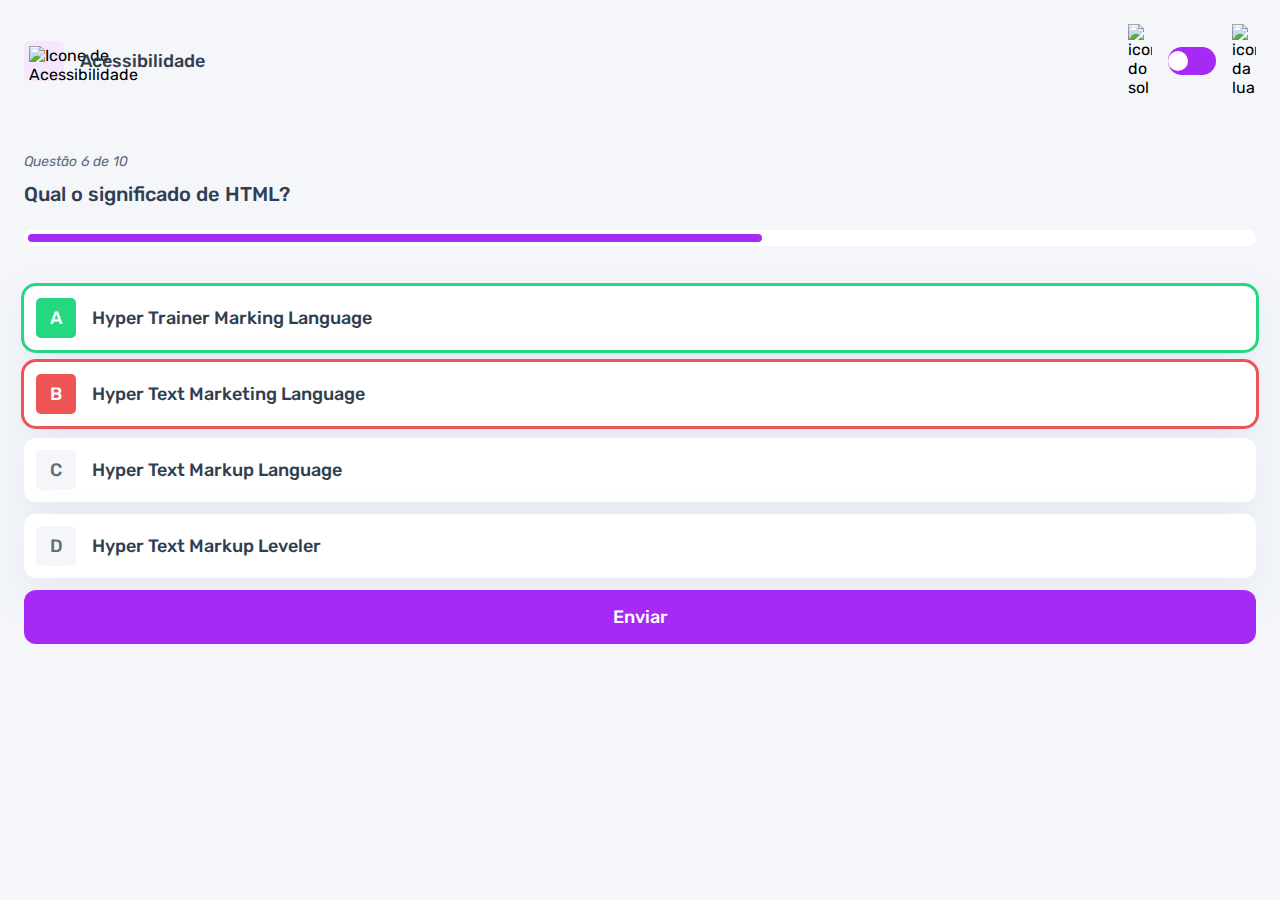
==== pages/quiz/quiz.html @ e915d45b "adicionado o efeito para alternativas corretas e erradas" ====
<!DOCTYPE html>
<html lang="pt-BR">
<head>
    <meta charset="UTF-8">
    <meta name="viewport" content="width=device-width, initial-scale=1.0">
    <link rel="preconnect" href="https://fonts.googleapis.com">
    <link rel="preconnect" href="https://fonts.gstatic.com" crossorigin>
    <link href="https://fonts.googleapis.com/css2?family=Rubik:ital,wght@0,300..900;1,300..900&display=swap" rel="stylesheet">
    <link rel="stylesheet" href="quiz.css">
    <title>Quiz App</title>
</head>
<body>
    <header>
        <div class="assunto">
            <div class="assunto_icone">
                <img src="../../assets/images/icon-accessibility.svg" alt="Icone de Acessibilidade">
            </div>

            <h1>Acessibilidade</h1>
        </div>

        <div class="tema">
            <img src="../../assets/images/icon-sun-dark.svg" alt="icone do sol">
            <button>
                <div></div>
            </button>
            <img src="../../assets/images/icon-moon-dark.svg" alt="icone da lua">
        </div>
    </header>

    <main>
        <section class="pergunta">
            <p>Questão 6 de 10</p>

            <h2>Qual o significado de HTML?</h2>

            <div class="barra_progresso">
                <div></div>
        </section>

        <section class="alternativas">
            <form action="">
                <label for="alternativa_a" id="correta">
                    <input type="radio" id="alternativa_a" name="alternativa">

                    <div>
                        <span>A</span>
                        Hyper Trainer Marking Language
                    </div>
                </label>

                <label for="alternativa_b" id="errada">
                    <input type="radio" id="alternativa_b" name="alternativa">

                    <div>
                        <span>B</span>
                        Hyper Text Marketing Language
                    </div>
                </label>

                <label for="alternativa_c">
                    <input type="radio" id="alternativa_c" name="alternativa">

                    <div>
                        <span>C</span>
                        Hyper Text Markup Language
                    </div>
                </label>

                <label for="alternativa_d">
                    <input type="radio" id="alternativa_d" name="alternativa">

                    <div>
                        <span>D</span>
                        Hyper Text Markup Leveler
                    </div>
                </label>
            </form>

            <button>Enviar</button>
        </section>
    </main>
</body>
</html>
---- pages/quiz/quiz.css ----
* {
    margin: 0;
    padding: 0;
    box-sizing: border-box;
    font-family: "Rubik", sans-serif;
    -webkit-font-smoothing: antialiased;
}

:root {
    --bg-color: #f4f6fa;
    --purple: #a729f5;
    --white: #fff;
    --primary-text-color: #313e51;
    --secondary-text-color: #626c7f;
    --button-bg: #fff;
    --shadow: 0px 16px 40px 0px rgba(143, 160, 193, 0.14);
    --bg-html: #fff1e9;
    --bg-css: #e0fdef;
    --bg-javascript: #ebf0ff;
    --bg-acessibilidade: #f6e7ff;
    --green: #26d782;
    --red: #ee5454;
    --bg-mobile: url(../../assets/images/pattern-background-mobile-light.svg);
    --bg-desktop: url(../../assets/images/pattern-background-desktop-light.svg);
}

body.escuro {
    --bg-color: #313e51;
    --primary-text-color: #fff;
    --button-bg: #3b4d66;
    --shadow: 0px 16px 40px 0px rgba(49, 62, 81, 0.14);
    --secondary-text-color: #abc1e1;
    --bg-mobile: url(../../assets/images/pattern-background-mobile-dark.svg);
    --bg-desktop: url(../../assets/images/pattern-background-desktop-dark.svg);
}

body {
    height: 100svh;
    background: var(--bg-mobile) var(--bg-color);
    background-repeat: no-repeat;
    background-size: cover;
}

header {
    display: flex;
    justify-content: space-between;
    padding: 16px 24px;
}

.assunto {
    display: flex;
    align-items: center;
    gap: 16px;
}

.assunto_icone {
    background: var(--bg-acessibilidade);
    width: 40px;
    height: 40px;
    padding: 5px;
    border-radius: 5px;
}

.assunto_icone img {
    width: 100%;
}

.assunto h1 {
    font-size: 18px;
    font-weight: 500;
    color: var(--primary-text-color);
}

.tema {
    padding: 8px 0px;
    display: flex;
    align-items: center;
    gap: 8px;
}

.tema img {
    width: 16px;
}

.tema button {
    height: 20px;
    width: 32px;
    background: var(--purple);
    border: 0;
    border-radius: 999px;
}

.tema button div {
    background: var(--white);
    width: 12px;
    height: 12px;
    border-radius: 999px;
}

main {
    padding: 32px 24px;
}

.pergunta {
    margin-bottom: 40px;
}

.pergunta p {
    font-style: italic;
    font-size: 14px;
    color: var(--secondary-text-color);
    margin-bottom: 12px;
}

.pergunta h2 {
    font-size: 20px;
    font-weight: 500;
    color: var(--primary-text-color);
    line-height: 24px;
    margin-bottom: 24px;
}

.barra_progresso {
    background: var(--button-bg);
    height: 16px;
    padding: 4px;
    border-radius: 999px;
}

.barra_progresso div {
    height: 100%;
    width: 60%;
    background: var(--purple);
    border-radius: 999px;
}

.alternativas form {
    display: flex;
    flex-direction: column;
    gap: 12px;
    margin-bottom: 12px;
}

.alternativas label {
    display: block;
    background: var(--button-bg);
    padding: 12px;
    font-size: 18px;
    font-weight: 500;
    border-radius: 12px;
    box-shadow: var(--shadow);
    color: var(--primary-text-color);
}

.alternativas label:has(input:checked) {
    outline: 3px solid var(--purple);

    & span {
        background: var(--purple);
        color: var(--white);
    }
}

.alternativas label#correta {
    outline: 3px solid var(--green);

    & span {
        background: var(--green);
        color: var(--white);
    }
}

.alternativas label#errada {
    outline: 3px solid var(--red);

    & span {
        background: var(--red);
        color: var(--white);
    }
}

.alternativas div span {
    display: block;
    width: 40px;
    height: 40px;
    background: var(--bg-color);
    border-radius: 5px;

    display: flex;
    align-items: center;
    justify-content: center;
    color: var(--secondary-text-color);
    flex-shrink: 0;
}

.alternativas button {
    padding: 16px;
    border-radius: 12px;
    border: none;
    background: var(--purple);
    color: var(--white);
    width: 100%;

    font-size: 18px;
    font-weight: 500;
}

.alternativas div {
    display: flex;
    align-items: center;
    gap: 16px;
}

.alternativas input {
    display: none;
}

@media(min-width: 1100px) {
    .tema {
        gap: 16px;
    }

    .tema img {
        width: 24px;
    }

    .tema button {
        width: 48px;
        height: 28px;
    }

    .tema button div {
        width: 20px;
        height: 20px;
    }
}
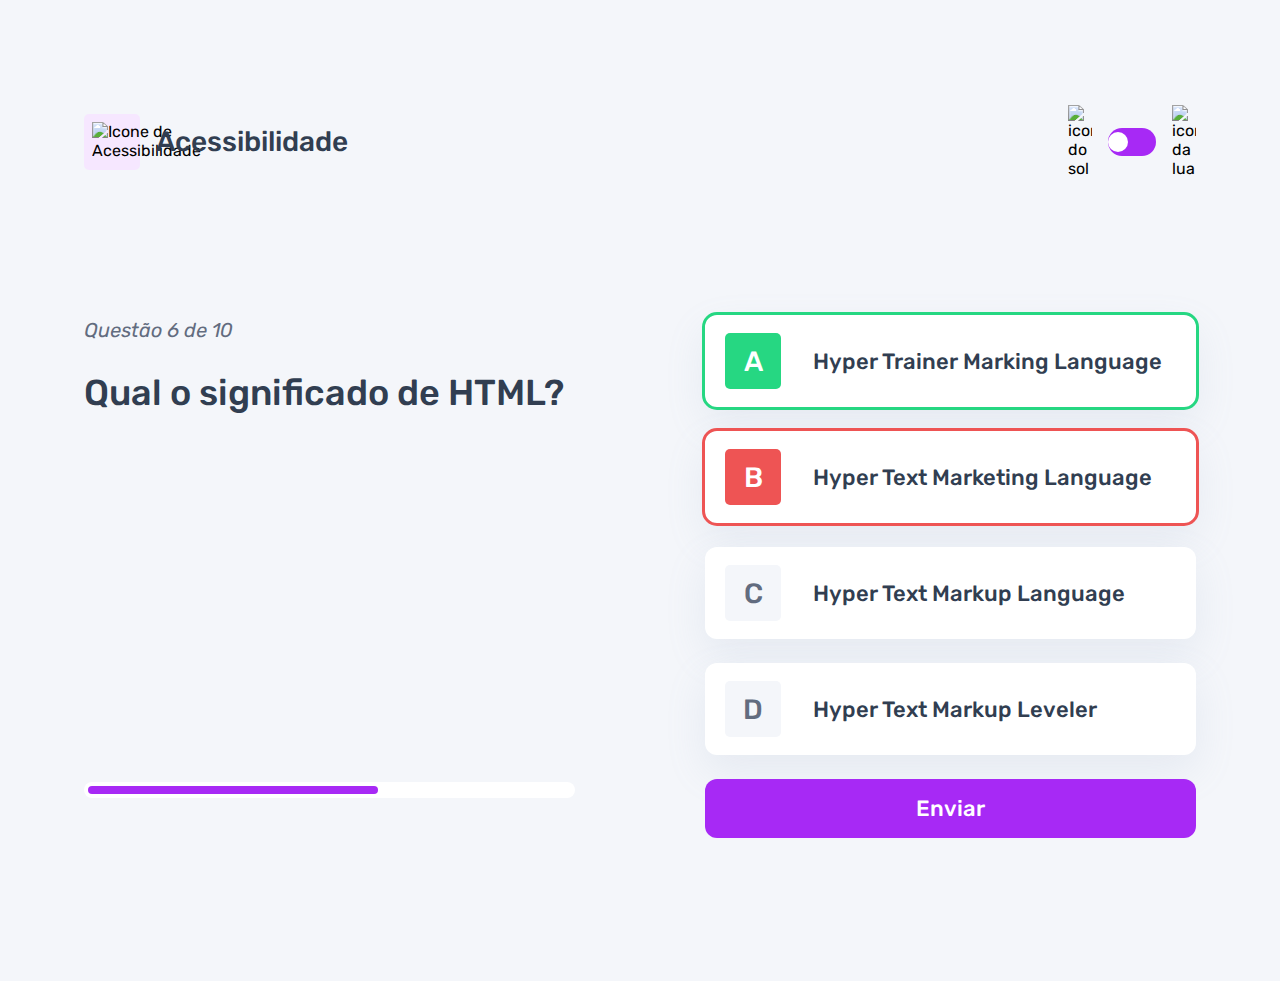
==== commit 4fc0175d: "adicionada a responsividade para o desktop" ====
--- a/pages/quiz/quiz.html
+++ b/pages/quiz/quiz.html
@@ -30,10 +30,11 @@
 
     <main>
         <section class="pergunta">
-            <p>Questão 6 de 10</p>
-
-            <h2>Qual o significado de HTML?</h2>
-
+            <div>
+                <p>Questão 6 de 10</p>
+                
+                <h2>Qual o significado de HTML?</h2>
+        </div>
             <div class="barra_progresso">
                 <div></div>
         </section>
--- a/pages/quiz/quiz.css
+++ b/pages/quiz/quiz.css
@@ -216,6 +216,23 @@
 }
 
 @media(min-width: 1100px) {
+
+    header {
+        margin-block: 81px;
+        max-width: 1160px;
+        margin-inline: auto;
+    }
+
+    .assunto_icone {
+        width: 56px;
+        height: 56px;
+        padding: 8px;
+    }
+
+    .assunto h1 {
+        font-size: 28px;
+    }
+
     .tema {
         gap: 16px;
     }
@@ -233,4 +250,57 @@
         width: 20px;
         height: 20px;
     }
+
+    main {
+        max-width: 1160px;
+        margin-inline: auto;
+        
+        display: flex;
+        gap: 130px;
+    }
+
+    section {
+        width: 100%;
+    }
+
+    .pergunta {
+        display: flex;
+        flex-direction: column;
+        justify-content: space-between;
+    }
+
+    .pergunta p {
+        font-size: 20px;
+        line-height: 30px;
+        margin-bottom: 27px;
+    }
+
+    .pergunta h2 {
+        font-size: 36px;
+        line-height: 42px;
+    }
+
+    .alternativas form {
+        gap: 24px;
+        margin-bottom: 24px;
+    }
+
+    .alternativas label {
+        font-size: 22px;
+        padding: 18px 20px;
+    }
+
+    .alternativas div {
+        gap: 32px;
+    }
+
+    .alternativas div span {
+        width: 56px;
+        height: 56px;
+        font-size: 28px;
+    }
+
+    .alternativas button {
+        font-size: 22px;
+    }
 }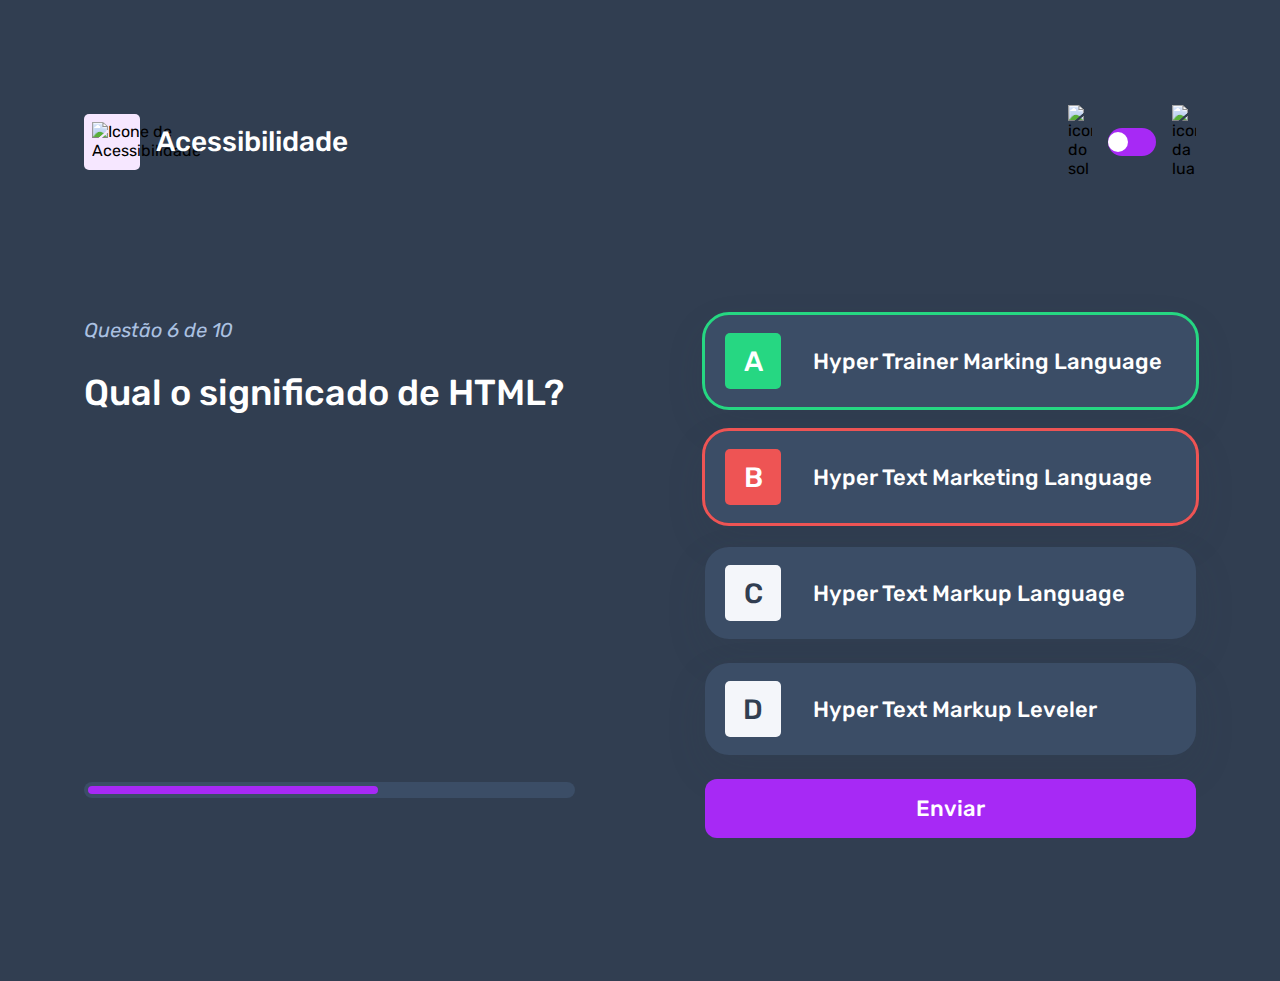
==== commit 6023741f: "ajuste das cores no tema dark" ====
--- a/pages/quiz/quiz.html
+++ b/pages/quiz/quiz.html
@@ -9,7 +9,7 @@
     <link rel="stylesheet" href="quiz.css">
     <title>Quiz App</title>
 </head>
-<body>
+<body class="escuro">
     <header>
         <div class="assunto">
             <div class="assunto_icone">
--- a/pages/quiz/quiz.css
+++ b/pages/quiz/quiz.css
@@ -8,7 +8,10 @@
 
 :root {
     --bg-color: #f4f6fa;
+    --bg-span: #f4f6fa;
+    --color-span: #626c7f;
     --purple: #a729f5;
+    --purple-hover: rgba(167, 41, 245, 0.7);
     --white: #fff;
     --primary-text-color: #313e51;
     --secondary-text-color: #626c7f;
@@ -26,6 +29,7 @@
 
 body.escuro {
     --bg-color: #313e51;
+    --color-span: #313e51;
     --primary-text-color: #fff;
     --button-bg: #3b4d66;
     --shadow: 0px 16px 40px 0px rgba(49, 62, 81, 0.14);
@@ -150,6 +154,14 @@
     border-radius: 12px;
     box-shadow: var(--shadow);
     color: var(--primary-text-color);
+    cursor: pointer;
+}
+
+.alternativas label:hover {
+    & span {
+        background: var(--bg-acessibilidade);
+        color: var(--purple);
+    }
 }
 
 .alternativas label:has(input:checked) {
@@ -183,13 +195,13 @@
     display: block;
     width: 40px;
     height: 40px;
-    background: var(--bg-color);
+    background: var(--bg-span);
     border-radius: 5px;
 
     display: flex;
     align-items: center;
     justify-content: center;
-    color: var(--secondary-text-color);
+    color: var(--color-span);
     flex-shrink: 0;
 }
 
@@ -203,6 +215,7 @@
 
     font-size: 18px;
     font-weight: 500;
+    transition: background 0.3s;
 }
 
 .alternativas div {
@@ -213,6 +226,11 @@
 
 .alternativas input {
     display: none;
+}
+
+.alternativas button:hover {
+    background: var(--purple-hover);
+    cursor: pointer;
 }
 
 @media(min-width: 1100px) {
@@ -288,6 +306,7 @@
     .alternativas label {
         font-size: 22px;
         padding: 18px 20px;
+        border-radius: 24px;
     }
 
     .alternativas div {
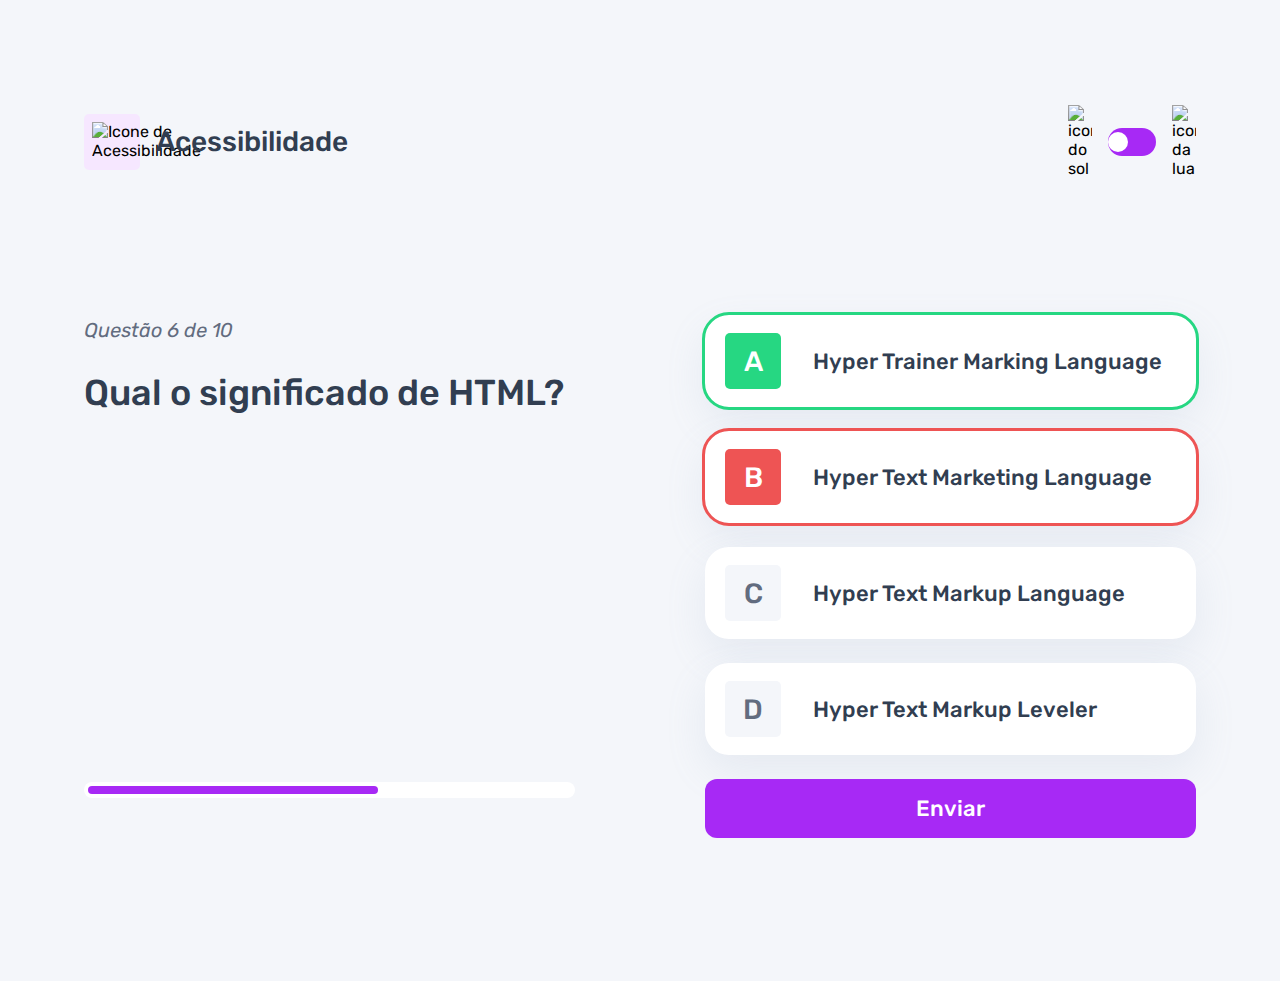
==== commit 744487a0: "ajuste do fundo para o desktop no quiz.html" ====
--- a/pages/quiz/quiz.html
+++ b/pages/quiz/quiz.html
@@ -9,7 +9,7 @@
     <link rel="stylesheet" href="quiz.css">
     <title>Quiz App</title>
 </head>
-<body class="escuro">
+<body>
     <header>
         <div class="assunto">
             <div class="assunto_icone">
--- a/pages/quiz/quiz.css
+++ b/pages/quiz/quiz.css
@@ -235,6 +235,12 @@
 
 @media(min-width: 1100px) {
 
+    body {
+        background: var(--bg-desktop) var(--bg-color);
+        background-size: cover;
+        background-repeat: no-repeat;
+    }
+
     header {
         margin-block: 81px;
         max-width: 1160px;
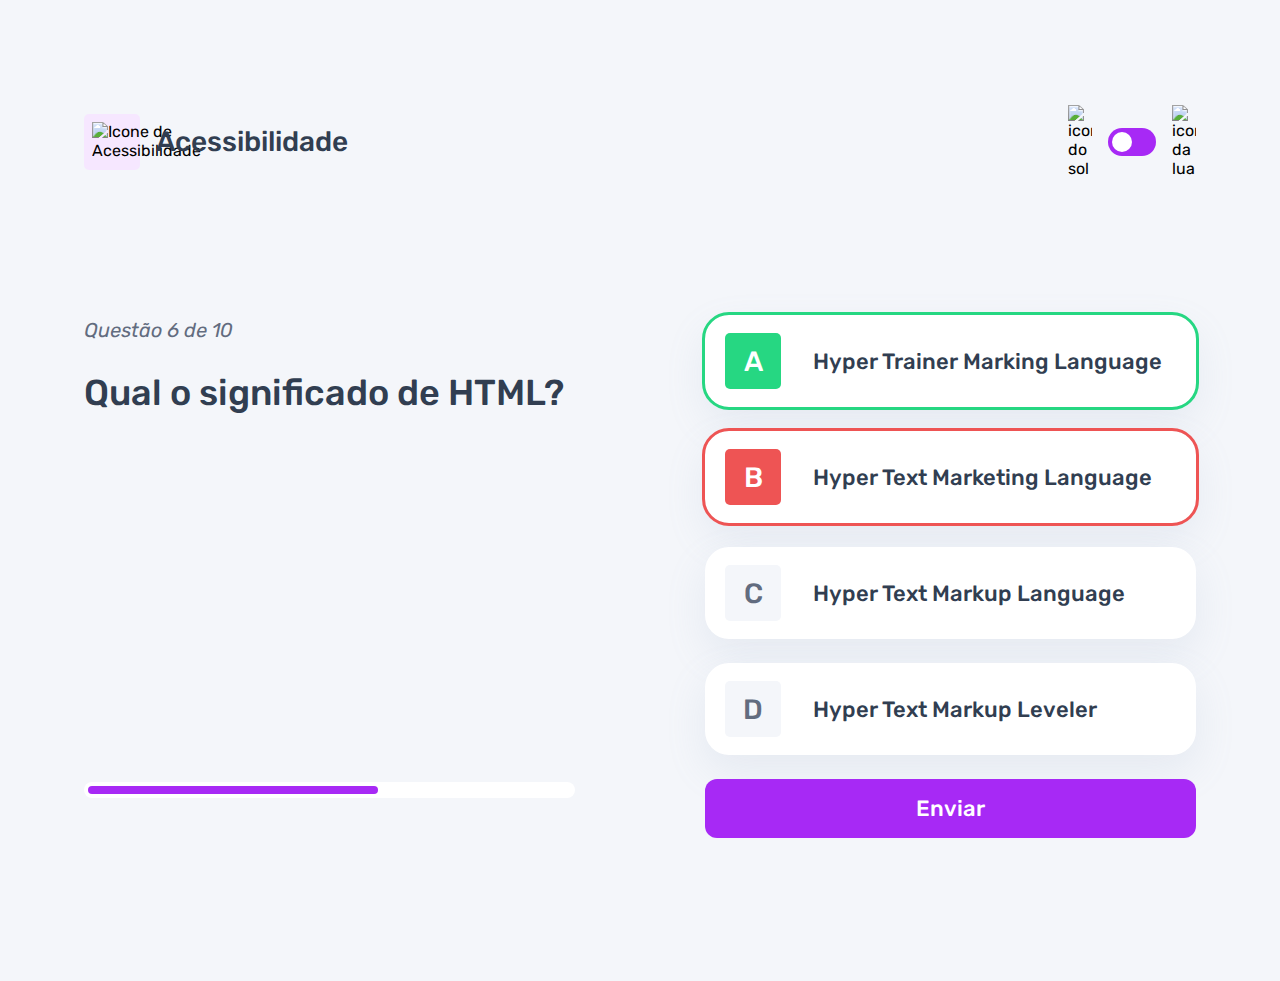
==== commit b3d6e465: "adição do javascript do quiz.html para trocar o tema" ====
--- a/pages/quiz/quiz.html
+++ b/pages/quiz/quiz.html
@@ -7,6 +7,7 @@
     <link rel="preconnect" href="https://fonts.gstatic.com" crossorigin>
     <link href="https://fonts.googleapis.com/css2?family=Rubik:ital,wght@0,300..900;1,300..900&display=swap" rel="stylesheet">
     <link rel="stylesheet" href="quiz.css">
+    <script src="./quiz.js" type="module" defer></script>
     <title>Quiz App</title>
 </head>
 <body>
--- a/pages/quiz/quiz.css
+++ b/pages/quiz/quiz.css
@@ -92,6 +92,9 @@
     background: var(--purple);
     border: 0;
     border-radius: 999px;
+    padding: 4px;
+    display: flex;
+    cursor: pointer;
 }
 
 .tema button div {
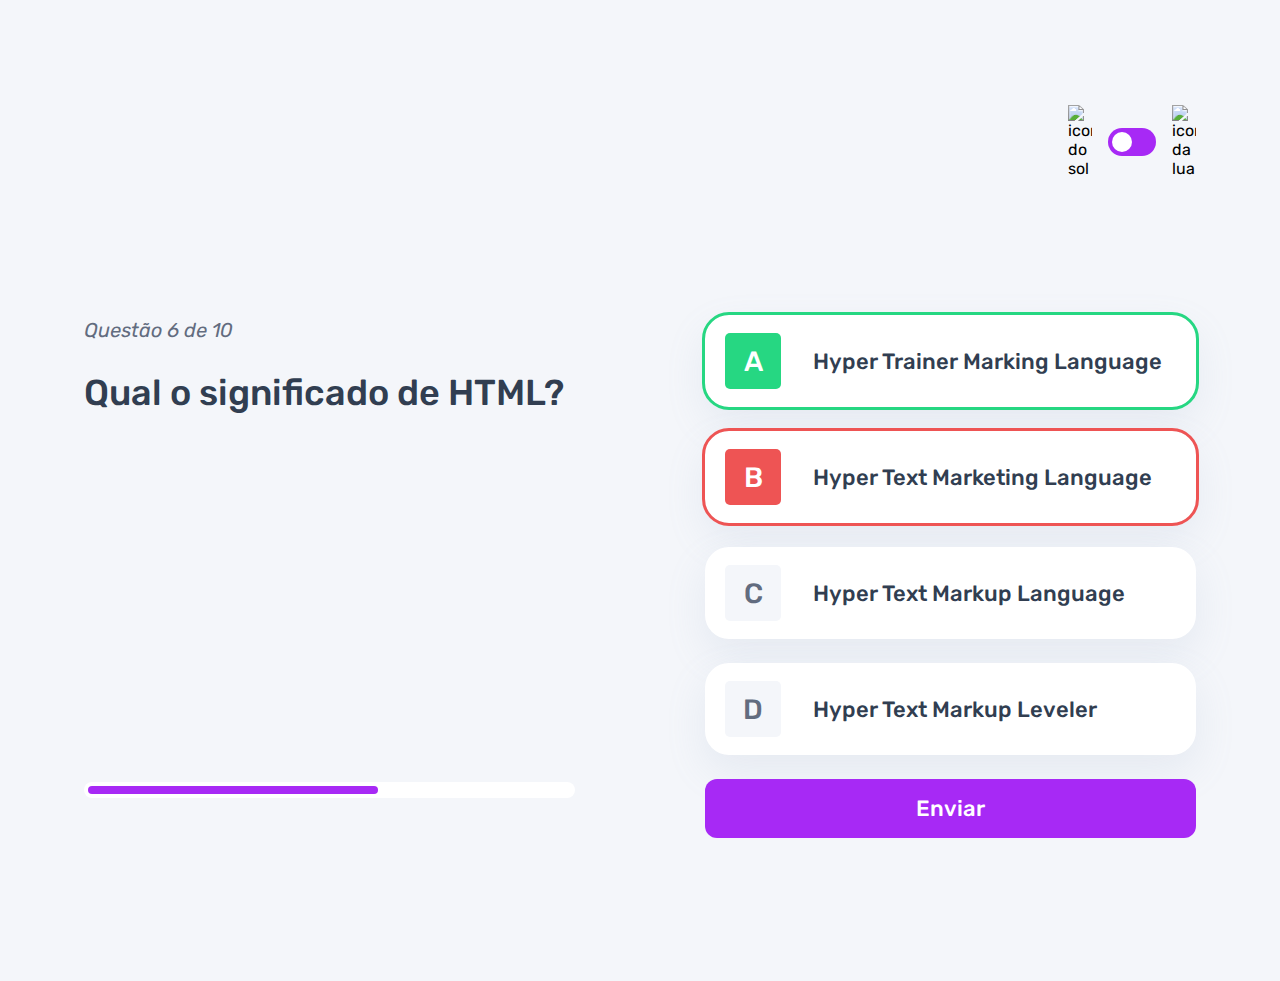
==== commit 07fe600f: "alteração dinamica do assunto da página" ====
--- a/pages/quiz/quiz.html
+++ b/pages/quiz/quiz.html
@@ -14,10 +14,10 @@
     <header>
         <div class="assunto">
             <div class="assunto_icone">
-                <img src="../../assets/images/icon-accessibility.svg" alt="Icone de Acessibilidade">
+                <img src="" alt="">
             </div>
 
-            <h1>Acessibilidade</h1>
+            <h1></h1>
         </div>
 
         <div class="tema">
--- a/pages/quiz/quiz.css
+++ b/pages/quiz/quiz.css
@@ -58,11 +58,26 @@
 }
 
 .assunto_icone {
-    background: var(--bg-acessibilidade);
     width: 40px;
     height: 40px;
     padding: 5px;
     border-radius: 5px;
+}
+
+.assunto_icone.html {
+    background: var(--bg-html);
+}
+
+.assunto_icone.css {
+    background: var(--bg-css);
+}
+
+.assunto_icone.javascript {
+    background: var(--bg-javascript);
+}
+
+.assunto_icone.acessibilidade {
+    background: var(--bg-acessibilidade);
 }
 
 .assunto_icone img {
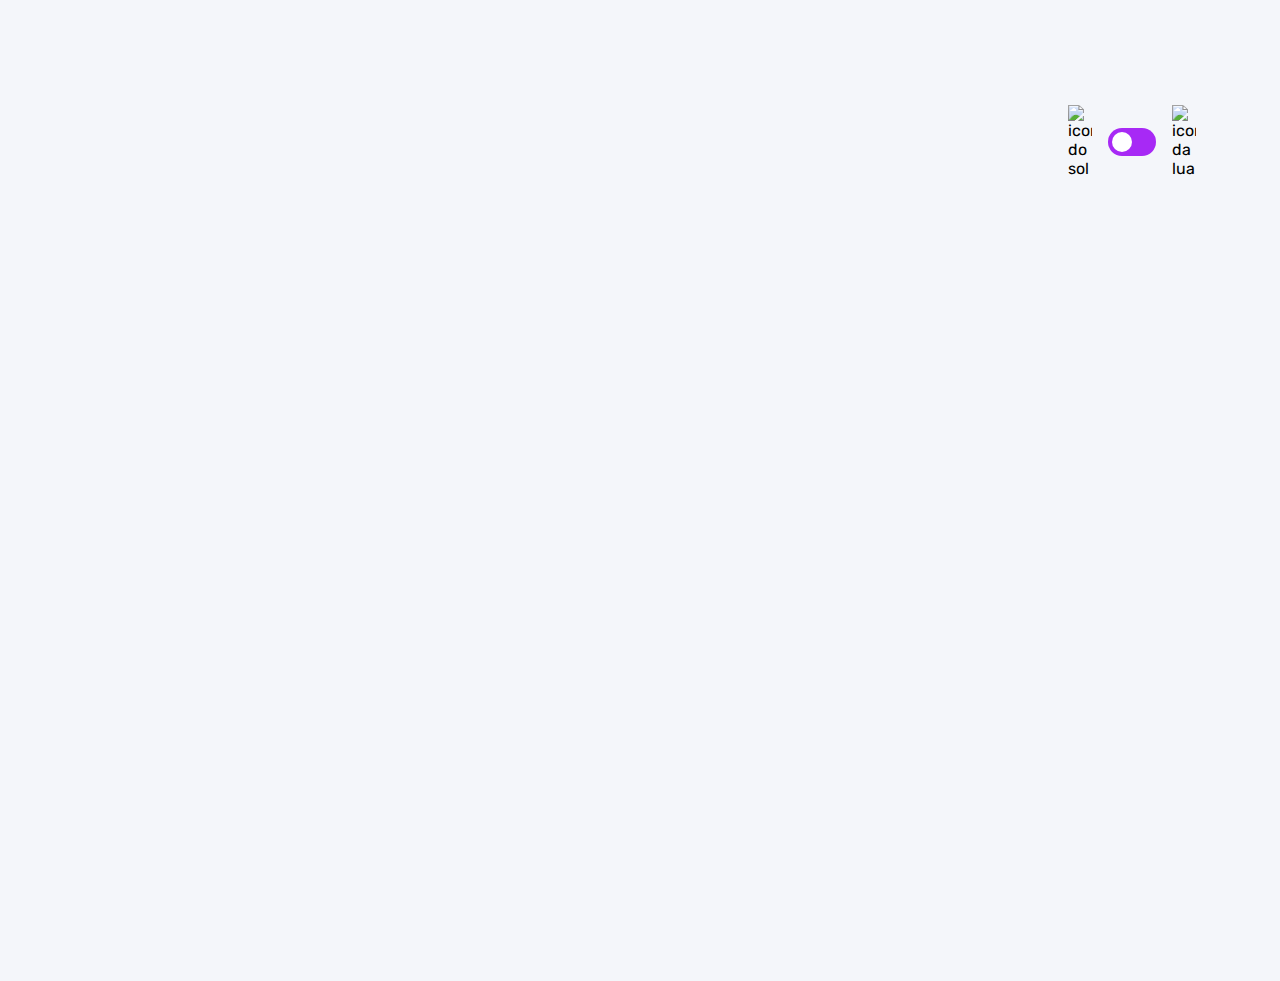
==== commit 9e2af5d2: "adicionadas as funções de montar as perguntas no html" ====
--- a/pages/quiz/quiz.html
+++ b/pages/quiz/quiz.html
@@ -30,57 +30,6 @@
     </header>
 
     <main>
-        <section class="pergunta">
-            <div>
-                <p>Questão 6 de 10</p>
-                
-                <h2>Qual o significado de HTML?</h2>
-        </div>
-            <div class="barra_progresso">
-                <div></div>
-        </section>
-
-        <section class="alternativas">
-            <form action="">
-                <label for="alternativa_a" id="correta">
-                    <input type="radio" id="alternativa_a" name="alternativa">
-
-                    <div>
-                        <span>A</span>
-                        Hyper Trainer Marking Language
-                    </div>
-                </label>
-
-                <label for="alternativa_b" id="errada">
-                    <input type="radio" id="alternativa_b" name="alternativa">
-
-                    <div>
-                        <span>B</span>
-                        Hyper Text Marketing Language
-                    </div>
-                </label>
-
-                <label for="alternativa_c">
-                    <input type="radio" id="alternativa_c" name="alternativa">
-
-                    <div>
-                        <span>C</span>
-                        Hyper Text Markup Language
-                    </div>
-                </label>
-
-                <label for="alternativa_d">
-                    <input type="radio" id="alternativa_d" name="alternativa">
-
-                    <div>
-                        <span>D</span>
-                        Hyper Text Markup Leveler
-                    </div>
-                </label>
-            </form>
-
-            <button>Enviar</button>
-        </section>
     </main>
 </body>
 </html>--- a/pages/quiz/quiz.css
+++ b/pages/quiz/quiz.css
@@ -151,7 +151,6 @@
 
 .barra_progresso div {
     height: 100%;
-    width: 60%;
     background: var(--purple);
     border-radius: 999px;
 }
